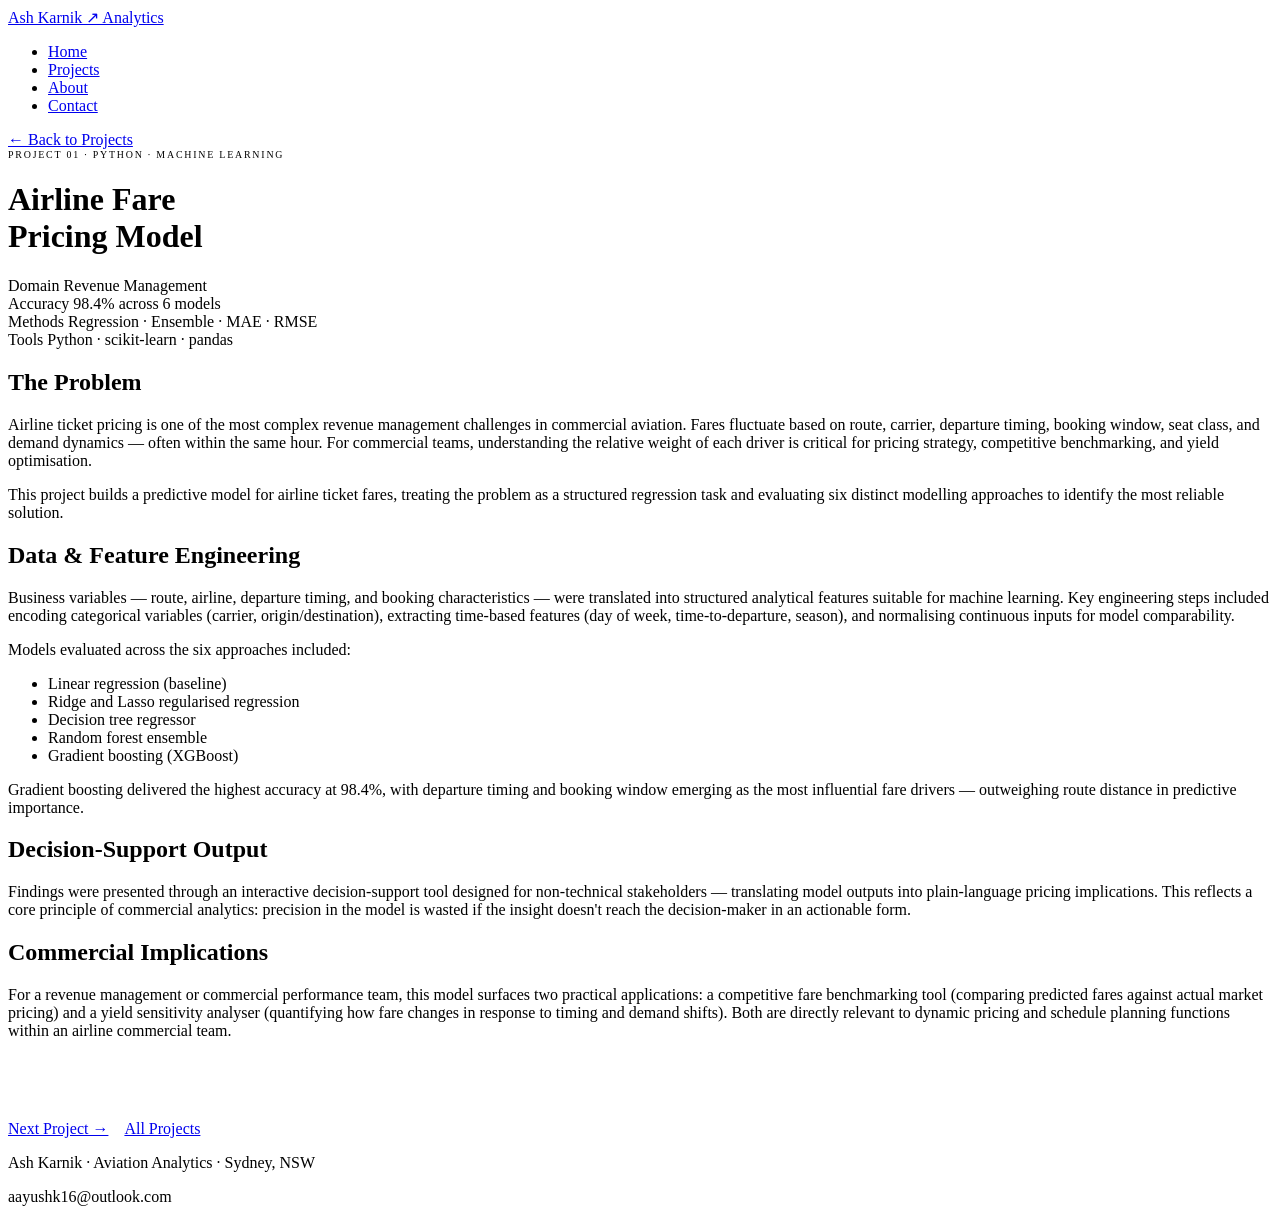
==== airfare.html @ 37b524a2 "Add files via upload" ====
<!DOCTYPE html>
<html lang="en">
<head>
  <meta charset="UTF-8">
  <meta name="viewport" content="width=device-width, initial-scale=1.0">
  <title>Airline Fare Pricing Model — Ash Karnik</title>
  <link rel="preconnect" href="https://fonts.googleapis.com">
  <link href="https://fonts.googleapis.com/css2?family=Inter:wght@400;500;600;700&family=Cormorant+Garamond:ital,wght@0,600;0,700;1,600&family=DM+Mono:wght@400;500&display=swap" rel="stylesheet">
  <link rel="stylesheet" href="../css/style.css">
</head>
<body>

<nav>
  <a href="../index.html" class="nav-logo">Ash Karnik ↗ Analytics</a>
  <ul class="nav-links">
    <li><a href="../index.html">Home</a></li>
    <li><a href="../projects.html">Projects</a></li>
    <li><a href="../about.html">About</a></li>
    <li><a href="../contact.html">Contact</a></li>
  </ul>
</nav>

<div class="project-detail-header">
  <a href="../projects.html" class="back-link">← Back to Projects</a>
  <div style="font-family: var(--font-mono); font-size: 0.62rem; letter-spacing: 0.18em; text-transform: uppercase; color: var(--amber); margin-bottom: 0.75rem;">Project 01 · Python · Machine Learning</div>
  <h1>Airline Fare<br>Pricing Model</h1>
  <div class="project-meta">
    <div class="meta-item">
      <span class="meta-label">Domain</span>
      <span class="meta-value">Revenue Management</span>
    </div>
    <div class="meta-item">
      <span class="meta-label">Accuracy</span>
      <span class="meta-value">98.4% across 6 models</span>
    </div>
    <div class="meta-item">
      <span class="meta-label">Methods</span>
      <span class="meta-value">Regression · Ensemble · MAE · RMSE</span>
    </div>
    <div class="meta-item">
      <span class="meta-label">Tools</span>
      <span class="meta-value">Python · scikit-learn · pandas</span>
    </div>
  </div>
</div>

<div class="project-content">

  <h2>The Problem</h2>
  <p>
    Airline ticket pricing is one of the most complex revenue management challenges in commercial aviation. Fares fluctuate based on route, carrier, departure timing, booking window, seat class, and demand dynamics — often within the same hour. For commercial teams, understanding the relative weight of each driver is critical for pricing strategy, competitive benchmarking, and yield optimisation.
  </p>
  <p>
    This project builds a predictive model for airline ticket fares, treating the problem as a structured regression task and evaluating six distinct modelling approaches to identify the most reliable solution.
  </p>

  <h2>Data & Feature Engineering</h2>
  <p>
    Business variables — route, airline, departure timing, and booking characteristics — were translated into structured analytical features suitable for machine learning. Key engineering steps included encoding categorical variables (carrier, origin/destination), extracting time-based features (day of week, time-to-departure, season), and normalising continuous inputs for model comparability.
  </p>
  <p>Models evaluated across the six approaches included:</p>
  <ul>
    <li>Linear regression (baseline)</li>
    <li>Ridge and Lasso regularised regression</li>
    <li>Decision tree regressor</li>
    <li>Random forest ensemble</li>
    <li>Gradient boosting (XGBoost)</li>
  </ul>

  <div class="finding-box">
    <p>Gradient boosting delivered the highest accuracy at 98.4%, with departure timing and booking window emerging as the most influential fare drivers — outweighing route distance in predictive importance.</p>
  </div>

  <h2>Decision-Support Output</h2>
  <p>
    Findings were presented through an interactive decision-support tool designed for non-technical stakeholders — translating model outputs into plain-language pricing implications. This reflects a core principle of commercial analytics: precision in the model is wasted if the insight doesn't reach the decision-maker in an actionable form.
  </p>

  <h2>Commercial Implications</h2>
  <p>
    For a revenue management or commercial performance team, this model surfaces two practical applications: a competitive fare benchmarking tool (comparing predicted fares against actual market pricing) and a yield sensitivity analyser (quantifying how fare changes in response to timing and demand shifts). Both are directly relevant to dynamic pricing and schedule planning functions within an airline commercial team.
  </p>

  <div style="margin-top: 3rem; padding-top: 2rem; border-top: 1px solid var(--border); display: flex; gap: 1rem;">
    <a href="demand.html" class="btn-fill">Next Project →</a>
    <a href="../projects.html" class="btn-ghost">All Projects</a>
  </div>

</div>

<footer>
  <p>Ash Karnik · Aviation Analytics · Sydney, NSW</p>
  <p>aayushk16@outlook.com</p>
</footer>

<script src="../js/nav.js"></script>
<script>
  const io = new IntersectionObserver((e) => {
    e.forEach(en => { if(en.isIntersecting){en.target.classList.add('in');io.unobserve(en.target)} });
  }, {threshold:0.08});
  document.querySelectorAll('.reveal').forEach(el => io.observe(el));
</script>
</body>
</html>
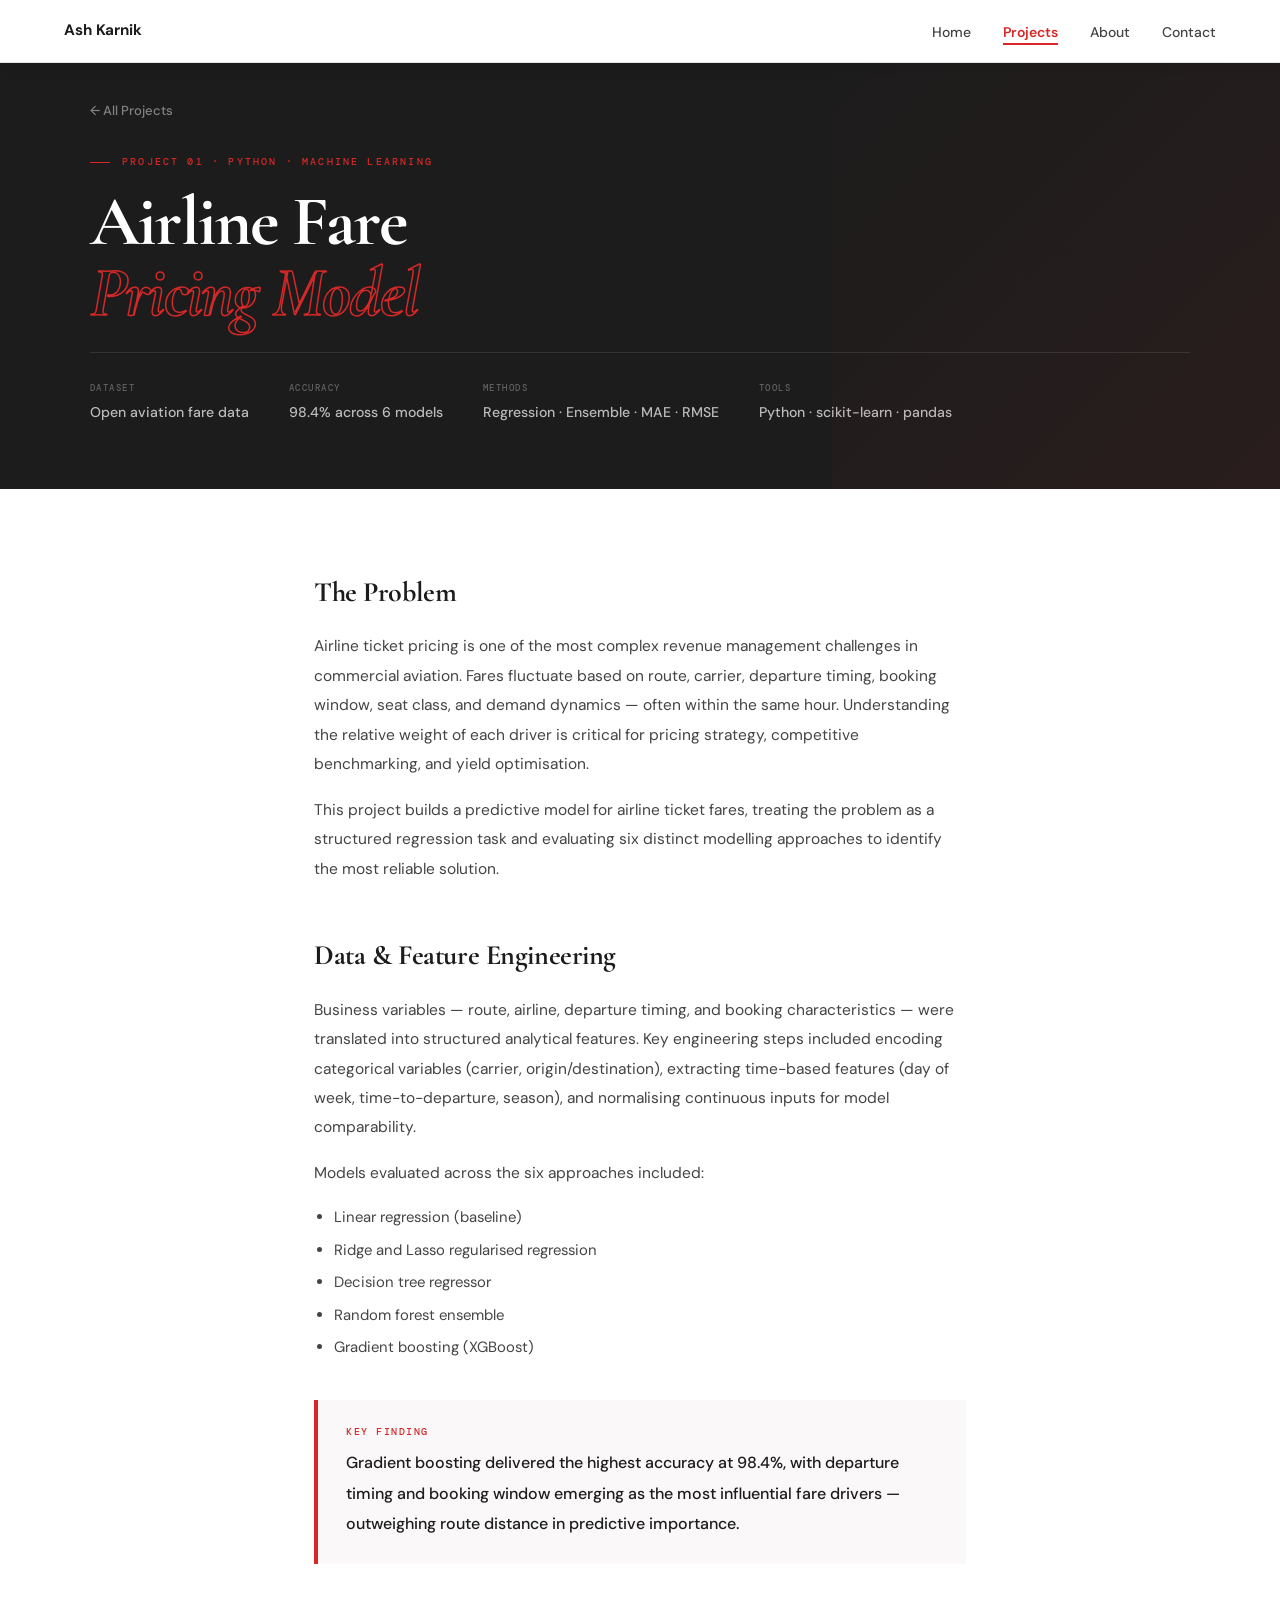
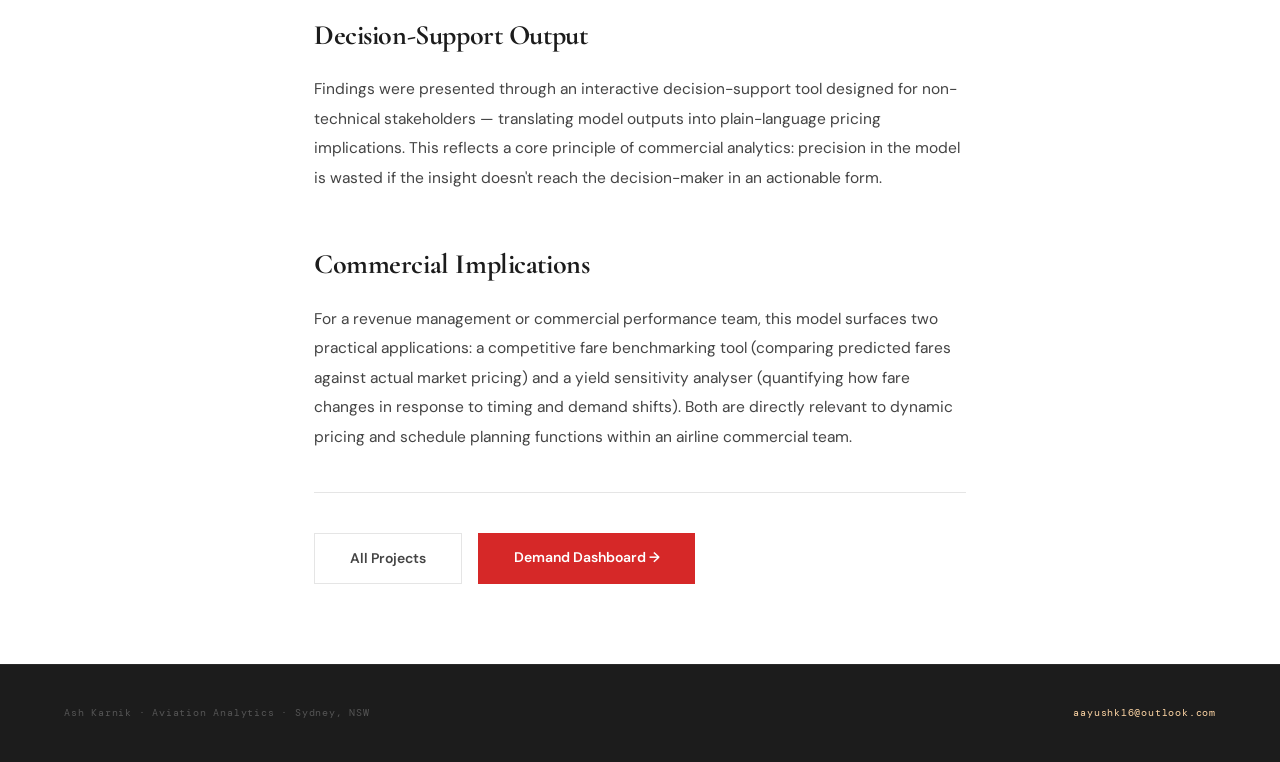
==== commit 4756f965: "Add files via upload Update all pages" ====
--- a/airfare.html
+++ b/airfare.html
@@ -5,100 +5,114 @@
   <meta name="viewport" content="width=device-width, initial-scale=1.0">
   <title>Airline Fare Pricing Model — Ash Karnik</title>
   <link rel="preconnect" href="https://fonts.googleapis.com">
-  <link href="https://fonts.googleapis.com/css2?family=Inter:wght@400;500;600;700&family=Cormorant+Garamond:ital,wght@0,600;0,700;1,600&family=DM+Mono:wght@400;500&display=swap" rel="stylesheet">
-  <link rel="stylesheet" href="../css/style.css">
+  <link href="https://fonts.googleapis.com/css2?family=Cormorant+Garamond:ital,wght@0,400;0,600;0,700;1,400;1,600&family=DM+Sans:wght@300;400;500;600&family=DM+Mono:wght@400;500&display=swap" rel="stylesheet">
+  <style>
+  :root{--white:#FFFFFF;--off-white:#FAF8F8;--salmon:#FF5D5D;--red:#D62828;--red-dark:#A81F1F;--peach:#FFD6A5;--ink:#111111;--ink-head:#1C1C1C;--ink-sub:#444444;--ink-muted:#777777;--border:#E5E5E5;--border-light:#F0F0F0;--f-head:'Cormorant Garamond',Georgia,serif;--f-body:'DM Sans',sans-serif;--f-mono:'DM Mono',monospace}
+  *,*::before,*::after{box-sizing:border-box;margin:0;padding:0}
+  html{scroll-behavior:smooth}
+  body{background:var(--white);color:var(--ink);font-family:var(--f-body);font-weight:400;line-height:1.7;overflow-x:hidden}
+  nav{position:fixed;top:0;left:0;right:0;z-index:9999;display:flex;justify-content:space-between;align-items:center;padding:1.1rem 4rem;background:#ffffff;border-bottom:1px solid #E5E5E5;box-shadow:0 2px 12px rgba(0,0,0,0.06)}
+  .nav-logo{font-family:var(--f-body);font-size:0.95rem;font-weight:700;color:var(--ink-head);text-decoration:none;transition:color 0.2s}
+  .nav-logo:hover{color:var(--red)}
+  .nav-links{display:flex;gap:2rem;list-style:none}
+  .nav-links a{font-family:var(--f-body);font-size:0.875rem;font-weight:500;color:var(--ink-sub);text-decoration:none;transition:color 0.2s;position:relative;padding-bottom:2px}
+  .nav-links a::after{content:'';position:absolute;bottom:-2px;left:0;width:0;height:2px;background:var(--red);transition:width 0.25s}
+  .nav-links a:hover{color:var(--ink-head)}
+  .nav-links a:hover::after,.nav-links a.active::after{width:100%}
+  .nav-links a.active{color:var(--red);font-weight:600}
+  /* PAGE HERO */
+  .page-hero{background:var(--ink-head);padding:6rem 4rem 4rem;position:relative;overflow:hidden}
+  .page-hero::after{content:'';position:absolute;top:0;right:0;width:35%;height:100%;background:linear-gradient(135deg,transparent,rgba(214,40,40,0.07));pointer-events:none}
+  .page-hero-inner{max-width:1100px;margin:0 auto}
+  .back-link{font-family:var(--f-body);font-size:0.82rem;font-weight:500;color:rgba(255,255,255,0.45);text-decoration:none;display:inline-flex;align-items:center;gap:0.5rem;margin-bottom:2rem;transition:color 0.2s,gap 0.2s}
+  .back-link:hover{color:rgba(255,255,255,0.8);gap:0.8rem}
+  .proj-eyebrow{font-family:var(--f-mono);font-size:0.62rem;font-weight:500;letter-spacing:0.22em;text-transform:uppercase;color:var(--red);margin-bottom:1rem;display:flex;align-items:center;gap:0.75rem}
+  .proj-eyebrow::before{content:'';width:20px;height:1px;background:var(--red);display:inline-block}
+  .page-hero h1{font-family:var(--f-head);font-size:clamp(2.8rem,5.5vw,4.5rem);font-weight:700;line-height:1.0;color:#fff;letter-spacing:-0.025em;margin-bottom:1.5rem}
+  .page-hero h1 em{font-style:italic;color:transparent;-webkit-text-stroke:1.5px var(--red)}
+  .proj-meta{display:flex;gap:2.5rem;flex-wrap:wrap;padding-top:1.75rem;border-top:1px solid rgba(255,255,255,0.1)}
+  .meta-item{display:flex;flex-direction:column;gap:0.25rem}
+  .meta-label{font-family:var(--f-mono);font-size:0.58rem;font-weight:500;letter-spacing:0.16em;text-transform:uppercase;color:rgba(255,255,255,0.3)}
+  .meta-value{font-family:var(--f-body);font-size:0.88rem;font-weight:500;color:rgba(255,255,255,0.7)}
+  /* CONTENT */
+  .proj-content{max-width:780px;margin:0 auto;padding:5rem 4rem}
+  .proj-content h2{font-family:var(--f-head);font-size:1.75rem;font-weight:700;color:var(--ink-head);margin:3rem 0 1rem;letter-spacing:-0.015em}
+  .proj-content h2:first-child{margin-top:0}
+  .proj-content p{font-size:0.97rem;color:var(--ink-sub);line-height:1.9;margin-bottom:1rem}
+  .proj-content ul{margin:0.75rem 0 1.25rem 1.25rem}
+  .proj-content li{font-size:0.93rem;color:var(--ink-sub);line-height:1.75;margin-bottom:0.4rem}
+  .finding-box{border-left:4px solid var(--red);background:var(--off-white);padding:1.5rem 1.75rem;margin:2.5rem 0}
+  .finding-box::before{content:'Key finding';display:block;margin-bottom:0.5rem;font-family:var(--f-mono);font-size:0.6rem;font-weight:500;letter-spacing:0.16em;text-transform:uppercase;color:var(--red)}
+  .finding-box p{color:var(--ink-head);font-weight:500;font-size:1rem;margin:0}
+  /* NAV BETWEEN PROJECTS */
+  .proj-nav{display:flex;gap:1rem;padding-top:2.5rem;margin-top:2.5rem;border-top:1px solid var(--border);flex-wrap:wrap}
+  .btn-fill{display:inline-block;padding:0.8rem 2.2rem;background:var(--red);color:var(--white);font-family:var(--f-body);font-size:0.875rem;font-weight:600;text-decoration:none;transition:background 0.2s,transform 0.2s,box-shadow 0.2s}
+  .btn-fill:hover{background:var(--red-dark);transform:translateY(-2px);box-shadow:0 8px 28px rgba(214,40,40,0.3)}
+  .btn-ghost{display:inline-block;padding:0.8rem 2.2rem;border:1.5px solid var(--border);color:var(--ink-sub);font-family:var(--f-body);font-size:0.875rem;font-weight:600;text-decoration:none;transition:border-color 0.2s,color 0.2s,transform 0.2s}
+  .btn-ghost:hover{border-color:var(--red);color:var(--red);transform:translateY(-2px)}
+  footer{background:var(--ink-head);padding:2.5rem 4rem;display:flex;justify-content:space-between;align-items:center;border-top:1px solid rgba(255,255,255,0.06)}
+  footer p{font-family:var(--f-mono);font-size:0.62rem;letter-spacing:0.08em;color:rgba(255,255,255,0.25)}
+  .footer-accent{color:var(--peach)}
+  @media(max-width:768px){nav{padding:1rem 1.5rem}.page-hero{padding:5rem 1.5rem 3rem}.proj-content{padding:3rem 1.5rem}footer{flex-direction:column;gap:0.5rem;padding:2rem 1.5rem;text-align:center}}
+</style>
 </head>
 <body>
 
 <nav>
-  <a href="../index.html" class="nav-logo">Ash Karnik ↗ Analytics</a>
+  <a href="../index.html" class="nav-logo">Ash Karnik</a>
   <ul class="nav-links">
     <li><a href="../index.html">Home</a></li>
-    <li><a href="../projects.html">Projects</a></li>
+    <li><a href="../projects.html" class="active">Projects</a></li>
     <li><a href="../about.html">About</a></li>
     <li><a href="../contact.html">Contact</a></li>
   </ul>
 </nav>
 
-<div class="project-detail-header">
-  <a href="../projects.html" class="back-link">← Back to Projects</a>
-  <div style="font-family: var(--font-mono); font-size: 0.62rem; letter-spacing: 0.18em; text-transform: uppercase; color: var(--amber); margin-bottom: 0.75rem;">Project 01 · Python · Machine Learning</div>
-  <h1>Airline Fare<br>Pricing Model</h1>
-  <div class="project-meta">
-    <div class="meta-item">
-      <span class="meta-label">Domain</span>
-      <span class="meta-value">Revenue Management</span>
-    </div>
-    <div class="meta-item">
-      <span class="meta-label">Accuracy</span>
-      <span class="meta-value">98.4% across 6 models</span>
-    </div>
-    <div class="meta-item">
-      <span class="meta-label">Methods</span>
-      <span class="meta-value">Regression · Ensemble · MAE · RMSE</span>
-    </div>
-    <div class="meta-item">
-      <span class="meta-label">Tools</span>
-      <span class="meta-value">Python · scikit-learn · pandas</span>
+<div class="page-hero">
+  <div class="page-hero-inner">
+    <a href="../projects.html" class="back-link">← All Projects</a>
+    <p class="proj-eyebrow">Project 01 · Python · Machine Learning</p>
+    <h1>Airline Fare<br><em>Pricing Model</em></h1>
+    <div class="proj-meta">
+      <div class="meta-item"><span class="meta-label">Dataset</span><span class="meta-value">Open aviation fare data</span></div>
+        <div class="meta-item"><span class="meta-label">Accuracy</span><span class="meta-value">98.4% across 6 models</span></div>
+        <div class="meta-item"><span class="meta-label">Methods</span><span class="meta-value">Regression · Ensemble · MAE · RMSE</span></div>
+        <div class="meta-item"><span class="meta-label">Tools</span><span class="meta-value">Python · scikit-learn · pandas</span></div>
     </div>
   </div>
 </div>
 
-<div class="project-content">
+<div class="proj-content">
 
-  <h2>The Problem</h2>
-  <p>
-    Airline ticket pricing is one of the most complex revenue management challenges in commercial aviation. Fares fluctuate based on route, carrier, departure timing, booking window, seat class, and demand dynamics — often within the same hour. For commercial teams, understanding the relative weight of each driver is critical for pricing strategy, competitive benchmarking, and yield optimisation.
-  </p>
-  <p>
-    This project builds a predictive model for airline ticket fares, treating the problem as a structured regression task and evaluating six distinct modelling approaches to identify the most reliable solution.
-  </p>
+      <h2>The Problem</h2>
+      <p>Airline ticket pricing is one of the most complex revenue management challenges in commercial aviation. Fares fluctuate based on route, carrier, departure timing, booking window, seat class, and demand dynamics — often within the same hour. Understanding the relative weight of each driver is critical for pricing strategy, competitive benchmarking, and yield optimisation.</p>
+      <p>This project builds a predictive model for airline ticket fares, treating the problem as a structured regression task and evaluating six distinct modelling approaches to identify the most reliable solution.</p>
+      <h2>Data & Feature Engineering</h2>
+      <p>Business variables — route, airline, departure timing, and booking characteristics — were translated into structured analytical features. Key engineering steps included encoding categorical variables (carrier, origin/destination), extracting time-based features (day of week, time-to-departure, season), and normalising continuous inputs for model comparability.</p>
+      <p>Models evaluated across the six approaches included:</p>
+      <ul>
+        <li>Linear regression (baseline)</li>
+        <li>Ridge and Lasso regularised regression</li>
+        <li>Decision tree regressor</li>
+        <li>Random forest ensemble</li>
+        <li>Gradient boosting (XGBoost)</li>
+      </ul>
+      <div class="finding-box"><p>Gradient boosting delivered the highest accuracy at 98.4%, with departure timing and booking window emerging as the most influential fare drivers — outweighing route distance in predictive importance.</p></div>
+      <h2>Decision-Support Output</h2>
+      <p>Findings were presented through an interactive decision-support tool designed for non-technical stakeholders — translating model outputs into plain-language pricing implications. This reflects a core principle of commercial analytics: precision in the model is wasted if the insight doesn't reach the decision-maker in an actionable form.</p>
+      <h2>Commercial Implications</h2>
+      <p>For a revenue management or commercial performance team, this model surfaces two practical applications: a competitive fare benchmarking tool (comparing predicted fares against actual market pricing) and a yield sensitivity analyser (quantifying how fare changes in response to timing and demand shifts). Both are directly relevant to dynamic pricing and schedule planning functions within an airline commercial team.</p>
 
-  <h2>Data & Feature Engineering</h2>
-  <p>
-    Business variables — route, airline, departure timing, and booking characteristics — were translated into structured analytical features suitable for machine learning. Key engineering steps included encoding categorical variables (carrier, origin/destination), extracting time-based features (day of week, time-to-departure, season), and normalising continuous inputs for model comparability.
-  </p>
-  <p>Models evaluated across the six approaches included:</p>
-  <ul>
-    <li>Linear regression (baseline)</li>
-    <li>Ridge and Lasso regularised regression</li>
-    <li>Decision tree regressor</li>
-    <li>Random forest ensemble</li>
-    <li>Gradient boosting (XGBoost)</li>
-  </ul>
-
-  <div class="finding-box">
-    <p>Gradient boosting delivered the highest accuracy at 98.4%, with departure timing and booking window emerging as the most influential fare drivers — outweighing route distance in predictive importance.</p>
+  <div class="proj-nav">
+    
+    <a href="../projects.html" class="btn-ghost">All Projects</a>
+    <a href="demand.html" class="btn-fill">Demand Dashboard →</a>
   </div>
-
-  <h2>Decision-Support Output</h2>
-  <p>
-    Findings were presented through an interactive decision-support tool designed for non-technical stakeholders — translating model outputs into plain-language pricing implications. This reflects a core principle of commercial analytics: precision in the model is wasted if the insight doesn't reach the decision-maker in an actionable form.
-  </p>
-
-  <h2>Commercial Implications</h2>
-  <p>
-    For a revenue management or commercial performance team, this model surfaces two practical applications: a competitive fare benchmarking tool (comparing predicted fares against actual market pricing) and a yield sensitivity analyser (quantifying how fare changes in response to timing and demand shifts). Both are directly relevant to dynamic pricing and schedule planning functions within an airline commercial team.
-  </p>
-
-  <div style="margin-top: 3rem; padding-top: 2rem; border-top: 1px solid var(--border); display: flex; gap: 1rem;">
-    <a href="demand.html" class="btn-fill">Next Project →</a>
-    <a href="../projects.html" class="btn-ghost">All Projects</a>
-  </div>
-
 </div>
 
 <footer>
   <p>Ash Karnik · Aviation Analytics · Sydney, NSW</p>
-  <p>aayushk16@outlook.com</p>
+  <p><span class="footer-accent">aayushk16@outlook.com</span></p>
 </footer>
-
-<script src="../js/nav.js"></script>
-<script>
-  const io = new IntersectionObserver((e) => {
-    e.forEach(en => { if(en.isIntersecting){en.target.classList.add('in');io.unobserve(en.target)} });
-  }, {threshold:0.08});
-  document.querySelectorAll('.reveal').forEach(el => io.observe(el));
-</script>
 </body>
-</html>
+</html>
